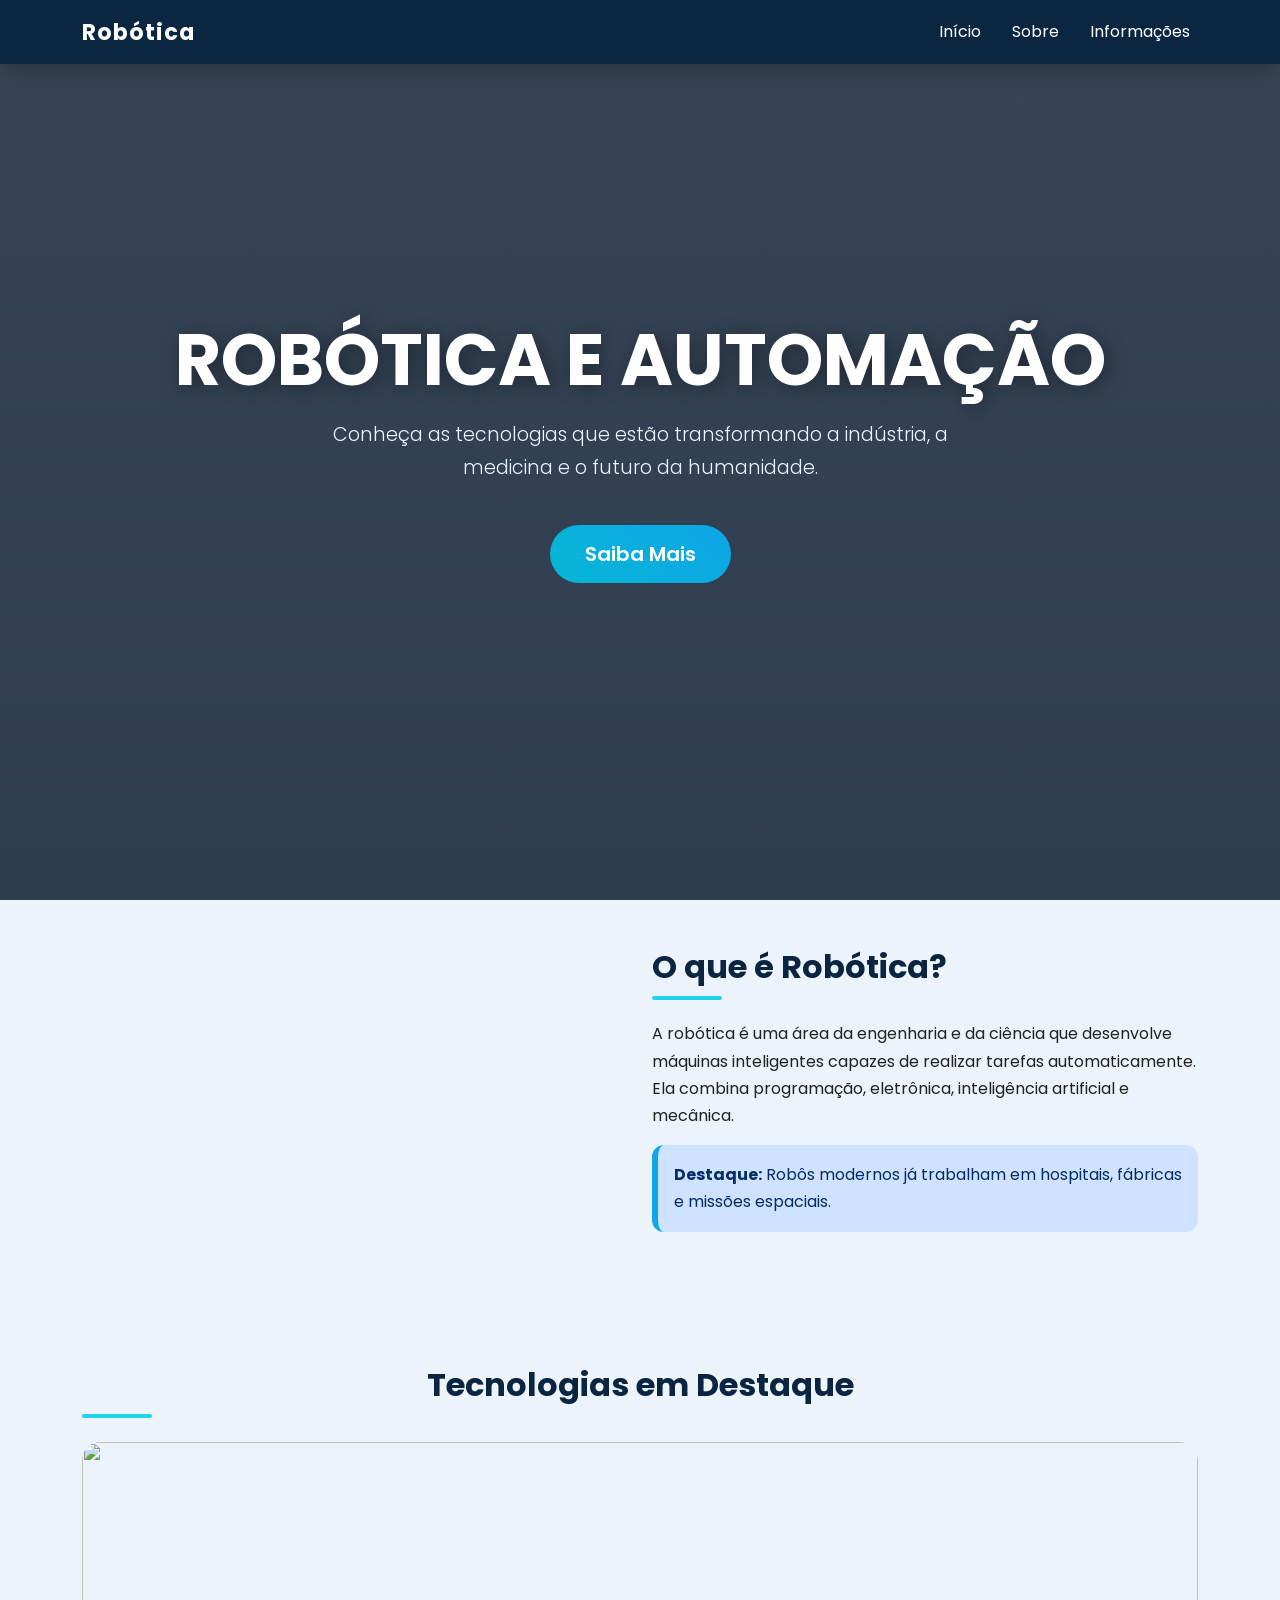
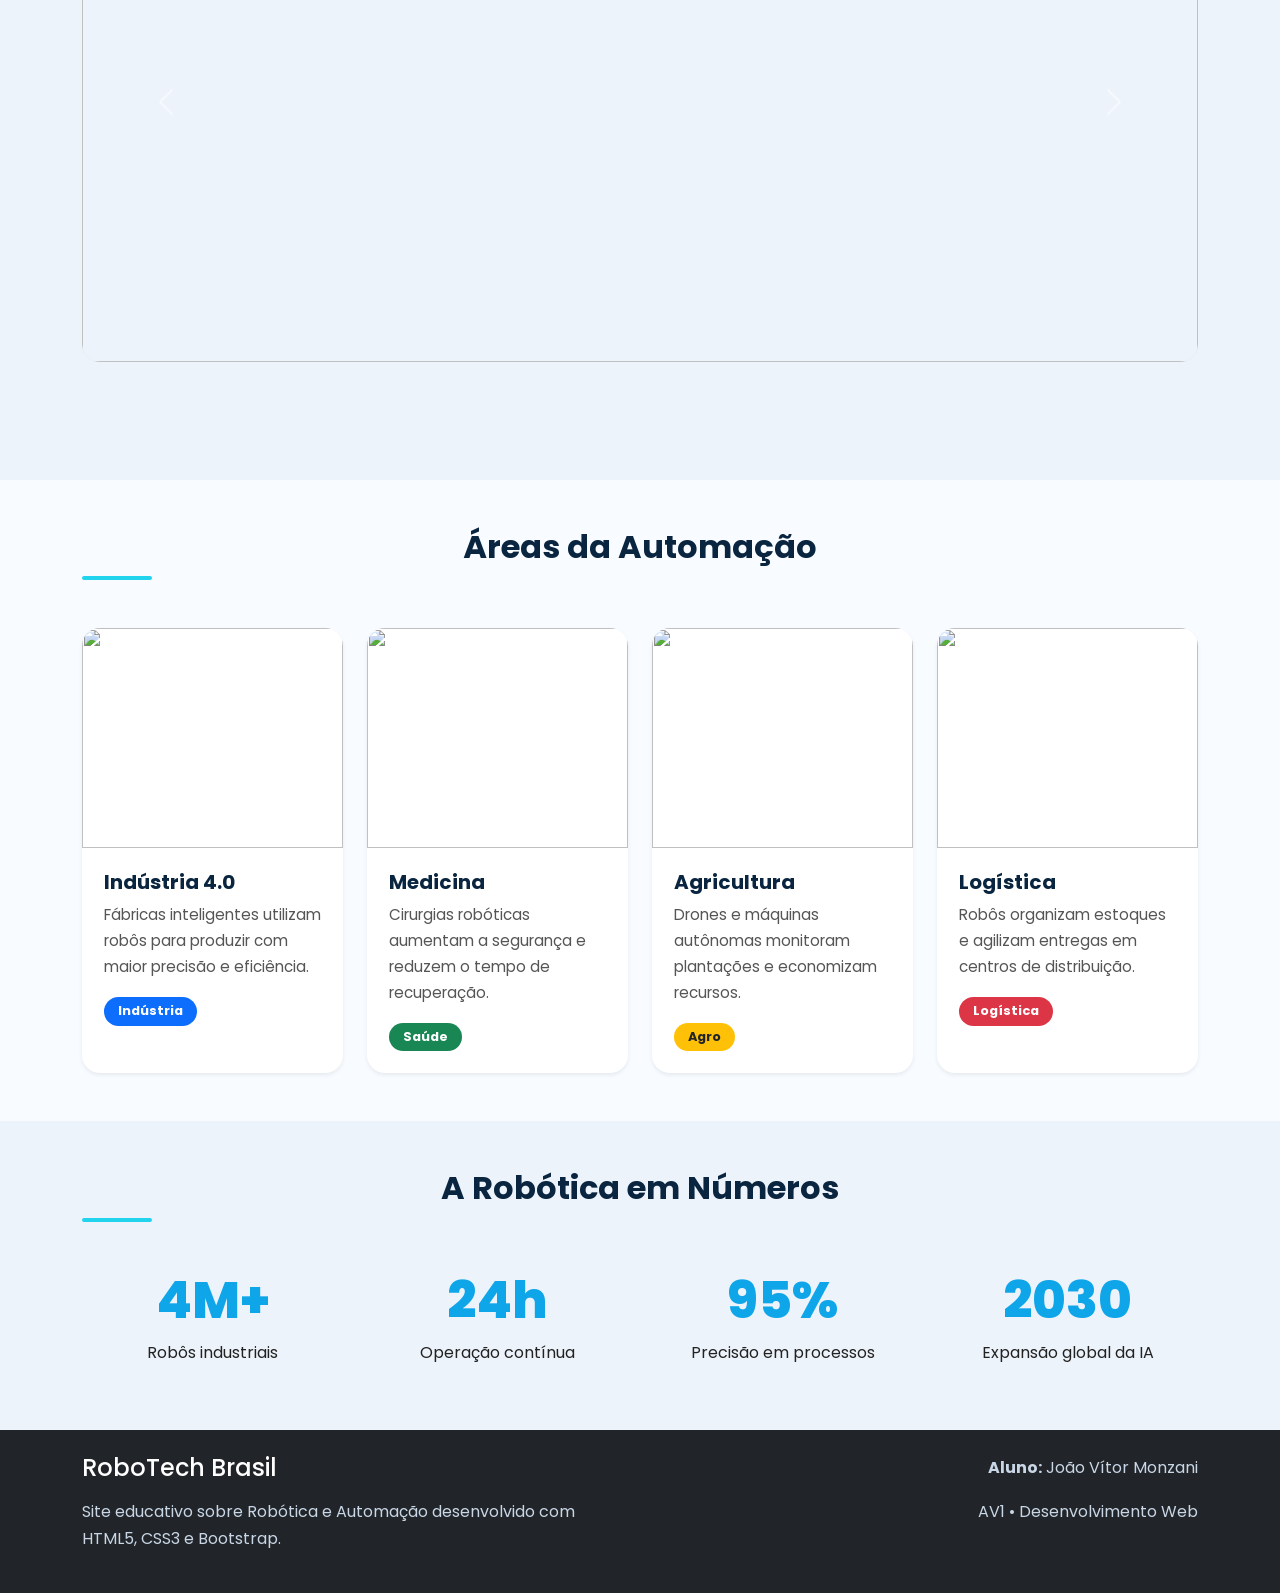
==== index.html @ 0c0ba595 "fiz o inicio do site" ====
<!DOCTYPE html>
<html lang="pt-br">
<head>
<meta charset="UTF-8">
<meta name="viewport" content="width=device-width, initial-scale=1.0">

<title>RoboTech Brasil</title>

<link rel="preconnect" href="https://fonts.googleapis.com">
<link rel="preconnect" href="https://fonts.gstatic.com" crossorigin>

<link href="https://fonts.googleapis.com/css2?family=Poppins:wght@300;400;600;700&display=swap" rel="stylesheet">

<link href="https://cdn.jsdelivr.net/npm/bootstrap@5.3.7/dist/css/bootstrap.min.css" rel="stylesheet">

<link rel="stylesheet" href="style.css">

</head>

<body>

<!-- NAVBAR -->

<nav class="navbar navbar-expand-lg navbar-dark bg-dark fixed-top">

<div class="container">

<a class="navbar-brand fw-bold" href="#">
Robótica
</a>

<button class="navbar-toggler" data-bs-toggle="collapse" data-bs-target="#menu">

<span class="navbar-toggler-icon"></span>

</button>

<div class="collapse navbar-collapse" id="menu">

<ul class="navbar-nav ms-auto">

<li class="nav-item">
<a class="nav-link active" href="#">Início</a>
</li>

<li class="nav-item">
<a class="nav-link" href="sobre.html">Sobre</a>
</li>

<li class="nav-item">
<a class="nav-link" href="informacoes.html">Informações</a>
</li>

</ul>

</div>

</div>

</nav>

<!-- HERO -->

<header class="hero d-flex align-items-center text-center text-white">

<div class="container">

<h1 class="display-3 fw-bold">
ROBÓTICA E AUTOMAÇÃO
</h1>

<p class="lead mt-3">
Conheça as tecnologias que estão transformando a indústria, a medicina e o futuro da humanidade.
</p>

<a href="informacoes.html" class="btn btn-info btn-lg mt-3">
Saiba Mais
</a>

</div>

</header>

<!-- SOBRE -->

<section class="container py-5">

<div class="row align-items-center">

<div class="col-lg-6">

<img src="https://institutos.sc.senai.br/wp-content/uploads/sites/15/2025/07/BANNER_FALE_COM_UM_ESPECIALISTA_1000x800px.png" class="img-fluid rounded shadow" alt="">

</div>

<div class="col-lg-6">

<h2>O que é Robótica?</h2>

<p>
A robótica é uma área da engenharia e da ciência que desenvolve máquinas inteligentes capazes de realizar tarefas automaticamente. Ela combina programação, eletrônica, inteligência artificial e mecânica.
</p>

<div class="alert alert-primary">
<strong>Destaque:</strong> Robôs modernos já trabalham em hospitais, fábricas e missões espaciais.
</div>

</div>

</div>

</section>

<!-- CAROUSEL -->

<section class="container mb-5">

<h2 class="text-center mb-4">Tecnologias em Destaque</h2>

<div id="carouselExample" class="carousel slide" data-bs-ride="carousel">

<div class="carousel-inner rounded shadow">

<div class="carousel-item active">
<img src="https://mundobytes.com/wp-content/uploads/2026/01/CES-2026-novedades-destacadas.jpg" class="d-block w-100" alt="">
</div>

<div class="carousel-item">
<img src="https://recursos.rocketcursosonline.com.br/content/wp-content/uploads/2024/07/integracao-de-inteligencia-artificial-em-robotica-1024x585.jpg" class="d-block w-100" alt="">
</div>

<div class="carousel-item">
<img src="https://isanegrello.github.io/agrinho.projeto/Agro-5.0-capa-min.webp" class="d-block w-100" alt="">
</div>

</div>

<button class="carousel-control-prev" type="button" data-bs-target="#carouselExample" data-bs-slide="prev">
<span class="carousel-control-prev-icon"></span>
</button>

<button class="carousel-control-next" type="button" data-bs-target="#carouselExample" data-bs-slide="next">
<span class="carousel-control-next-icon"></span>
</button>

</div>

</section>

<!-- CARDS -->

<section class="bg-light py-5">

<div class="container">

<h2 class="text-center mb-5">Áreas da Automação</h2>

<div class="row g-4">

<div class="col-md-6 col-lg-3">

<div class="card h-100 shadow-sm">

<img src="https://www.cimm.com.br/portal/uploads/cimm/asset/file/12992/wide_large_robotica-industrial.jpg" class="card-img-top" alt="">

<div class="card-body">

<h5>Indústria 4.0</h5>

<p>Fábricas inteligentes utilizam robôs para produzir com maior precisão e eficiência.</p>

<span class="badge bg-primary">Indústria</span>

</div>

</div>

</div>

<div class="col-md-6 col-lg-3">

<div class="card h-100 shadow-sm">

<img src="https://penhaonline.com/wp-content/uploads/2022/05/Unimed-Litoral-realizou-as-primeiras-cirurgias-com-o-rob%C3%B4-Versius-7.png" class="card-img-top" alt="">

<div class="card-body">

<h5>Medicina</h5>

<p>Cirurgias robóticas aumentam a segurança e reduzem o tempo de recuperação.</p>

<span class="badge bg-success">Saúde</span>

</div>

</div>

</div>

<div class="col-md-6 col-lg-3">

<div class="card h-100 shadow-sm">

<img src="https://th.bing.com/th/id/OIP.REmhG8RoTp-hEoAOJT862QHaEJ?w=300&h=180&c=7&r=0&o=7&pid=1.7&rm=3" class="card-img-top" alt="">

<div class="card-body">

<h5>Agricultura</h5>

<p>Drones e máquinas autônomas monitoram plantações e economizam recursos.</p>

<span class="badge bg-warning text-dark">Agro</span>

</div>

</div>

</div>

<div class="col-md-6 col-lg-3">

<div class="card h-100 shadow-sm">

<img src="https://img.freepik.com/fotos-premium/um-armazem-automatizado-com-robos-que-classificam-e-movem-pacotes-ilustrando-o-impacto-da-tecnologia-na-logistica-e-na-eficiencia-empresarial_1145402-4064.jpg" class="card-img-top" alt="">

<div class="card-body">

<h5>Logística</h5>

<p>Robôs organizam estoques e agilizam entregas em centros de distribuição.</p>

<span class="badge bg-danger">Logística</span>

</div>

</div>

</div>

</div>

</div>

</section>

<!-- ESTATÍSTICAS -->

<section class="container py-5">

<h2 class="text-center mb-5">A Robótica em Números</h2>

<div class="row text-center">

<div class="col-md-3">
<h1 class="numero">4M+</h1>
<p>Robôs industriais</p>
</div>

<div class="col-md-3">
<h1 class="numero">24h</h1>
<p>Operação contínua</p>
</div>

<div class="col-md-3">
<h1 class="numero">95%</h1>
<p>Precisão em processos</p>
</div>

<div class="col-md-3">
<h1 class="numero">2030</h1>
<p>Expansão global da IA</p>
</div>

</div>

</section>

<!-- RODAPÉ -->

<footer class="bg-dark text-white py-4">

<div class="container">

<div class="row">

<div class="col-md-6">

<h4>RoboTech Brasil</h4>

<p>
Site educativo sobre Robótica e Automação desenvolvido com HTML5, CSS3 e Bootstrap.
</p>

</div>

<div class="col-md-6 text-md-end">

<p><strong>Aluno:</strong> João Vítor Monzani</p>

<p>AV1 • Desenvolvimento Web</p>

</div>

</div>

</div>

</footer>

<script src="https://cdn.jsdelivr.net/npm/bootstrap@5.3.7/dist/js/bootstrap.bundle.min.js"></script>

</body>
</html>
---- style.css ----
/* ==========================================
   ROBOTECH BRASIL - CSS
   Autor: João Vítor Monzani
   ========================================== */

@import url('https://fonts.googleapis.com/css2?family=Poppins:wght@300;400;500;600;700;800&display=swap');

/* RESET */

*{
    margin:0;
    padding:0;
    box-sizing:border-box;
    scroll-behavior:smooth;
}

body{
    font-family:'Poppins', sans-serif;
    background:#edf3fb;
    color:#222;
    line-height:1.7;
}

/* CORES */

:root{
    --azul:#0A2540;
    --azul-claro:#0EA5E9;
    --ciano:#22D3EE;
    --branco:#ffffff;
    --cinza:#64748B;
    --fundo:#EDF3FB;
}

/* NAVBAR */

.navbar{
    background:rgba(10,37,64,.95)!important;
    backdrop-filter:blur(10px);
    box-shadow:0 5px 20px rgba(0,0,0,.25);
}

.navbar-brand{
    font-weight:700;
    font-size:1.4rem;
    letter-spacing:1px;
}

.nav-link{
    color:#fff!important;
    margin-left:15px;
    transition:.3s;
    position:relative;
}

.nav-link:hover{
    color:var(--ciano)!important;
}

.nav-link::after{
    content:'';
    width:0;
    height:2px;
    background:var(--ciano);
    position:absolute;
    left:0;
    bottom:-5px;
    transition:.3s;
}

.nav-link:hover::after{
    width:100%;
}

/* HERO */

.hero{
    height:100vh;
    background:
    linear-gradient(rgba(3,20,40,.78),rgba(3,20,40,.82)),
    url("../imagens/hero.jpg");

    background-size:cover;
    background-position:center;
    display:flex;
    align-items:center;
    justify-content:center;
}

.hero h1{
    font-size:4.5rem;
    font-weight:800;
    text-shadow:3px 3px 20px rgba(0,0,0,.4);
    animation:aparecer 1.2s ease;
}

.hero p{
    font-size:1.2rem;
    max-width:700px;
    margin:25px auto;
    color:#e7f7ff;
}

@keyframes aparecer{

    from{
        opacity:0;
        transform:translateY(30px);
    }

    to{
        opacity:1;
        transform:translateY(0);
    }

}

/* BOTÕES */

.btn-info{
    background:linear-gradient(45deg,#06B6D4,#0EA5E9);
    border:none;
    color:white;
    font-weight:600;
    padding:14px 35px;
    border-radius:50px;
    transition:.35s;
}

.btn-info:hover{
    transform:translateY(-3px);
    box-shadow:0 10px 20px rgba(14,165,233,.35);
}

/* TÍTULOS */

h2{
    color:var(--azul);
    font-weight:700;
    margin-bottom:20px;
    position:relative;
}

h2::after{
    content:'';
    width:70px;
    height:4px;
    background:var(--ciano);
    display:block;
    margin-top:10px;
    border-radius:20px;
}

/* IMAGENS */

img{
    max-width:100%;
}

.rounded{
    border-radius:18px!important;
}

/* ALERT */

.alert{
    border:none;
    border-left:6px solid var(--azul-claro);
    border-radius:12px;
}

/* CARDS */

.card{
    border:none;
    border-radius:18px;
    overflow:hidden;
    transition:.4s;
    background:white;
}

.card:hover{
    transform:translateY(-12px);
    box-shadow:0 18px 35px rgba(0,0,0,.18);
}

.card img{
    height:220px;
    object-fit:cover;
}

.card-body{
    padding:22px;
}

.card h5{
    color:var(--azul);
    font-weight:700;
}

.card p{
    color:#555;
    font-size:.95rem;
}

/* BADGES */

.badge{
    padding:8px 14px;
    font-size:.8rem;
    border-radius:30px;
}

/* CAROUSEL */

.carousel{
    border-radius:18px;
    overflow:hidden;
}

.carousel img{
    height:520px;
    object-fit:cover;
}

/* ESTATÍSTICAS */

.numero{
    color:var(--azul-claro);
    font-size:3.2rem;
    font-weight:800;
}

section{
    padding-top:70px;
    padding-bottom:70px;
}

/* ÁREA CLARA */

.bg-light{
    background:#F8FBFF!important;
}

/* TABELAS */

table{
    background:white;
    border-radius:15px;
    overflow:hidden;
}

th{
    background:var(--azul)!important;
    color:white!important;
}

/* CTA */

.cta{
    background:linear-gradient(120deg,#0A2540,#0EA5E9);
    padding:90px 20px;
}

.cta h2{
    color:white;
}

.cta h2::after{
    background:white;
}

.cta p{
    color:#dbefff;
}

/* FOOTER */

footer{
    background:#081B30;
}

footer h4,
footer h5{
    color:white;
    margin-bottom:15px;
}

footer p{
    color:#c9d6e5;
}

footer a{
    color:#c9d6e5;
    text-decoration:none;
    transition:.3s;
}

footer a:hover{
    color:var(--ciano);
    padding-left:5px;
}

footer hr{
    opacity:.2;
}

/* SOMBRAS */

.shadow{
    box-shadow:0 10px 25px rgba(0,0,0,.18)!important;
}

/* RESPONSIVIDADE */

@media(max-width:992px){

.hero h1{
    font-size:3.2rem;
}

.carousel img{
    height:380px;
}

}

@media(max-width:768px){

.hero{
    height:85vh;
    text-align:center;
    padding:20px;
}

.hero h1{
    font-size:2.5rem;
}

.hero p{
    font-size:1rem;
}

.card img{
    height:190px;
}

.carousel img{
    height:260px;
}

.numero{
    font-size:2.5rem;
    margin-top:25px;
}

h2{
    text-align:center;
}

h2::after{
    margin:10px auto;
}

footer{
    text-align:center;
}

}

@media(max-width:480px){

.hero h1{
    font-size:2rem;
}

.hero p{
    font-size:.9rem;
}

.btn-info{
    width:100%;
}

.navbar-brand{
    font-size:1.1rem;
}

.card-body{
    padding:18px;
}

}
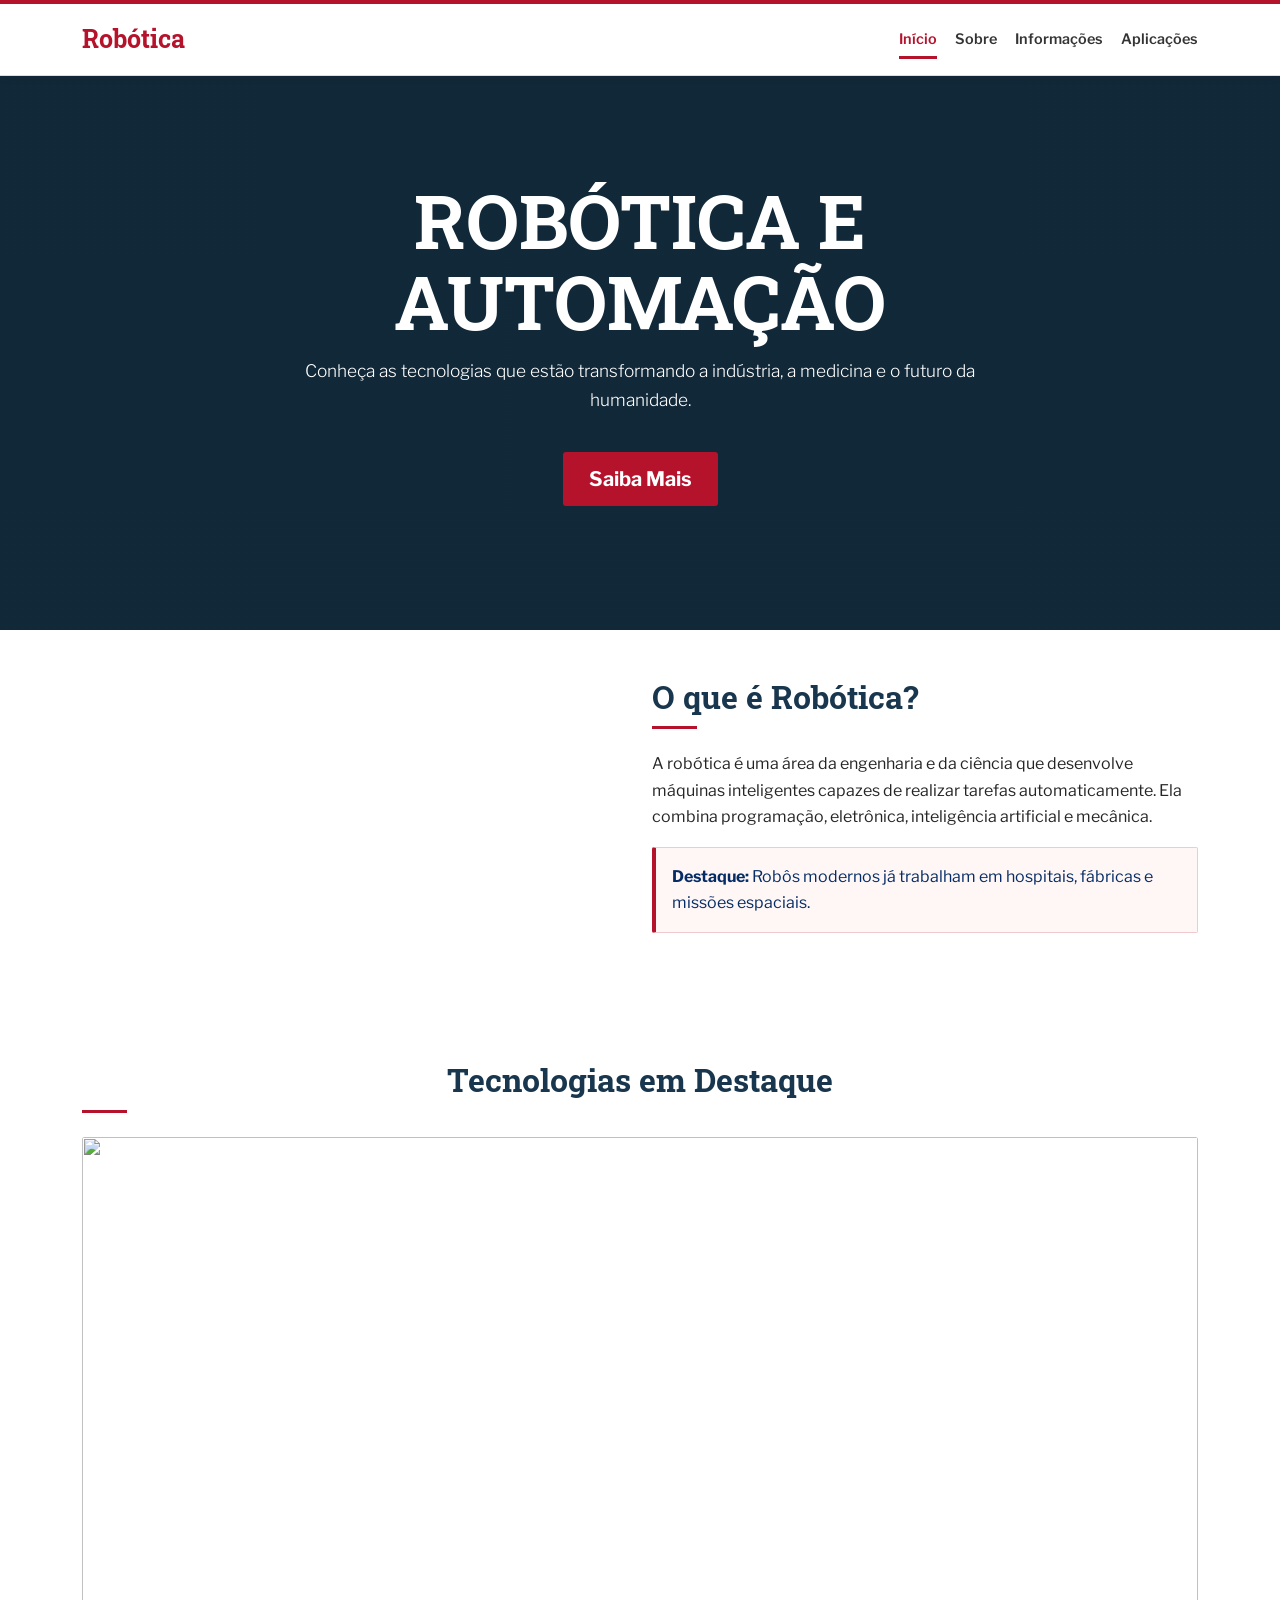
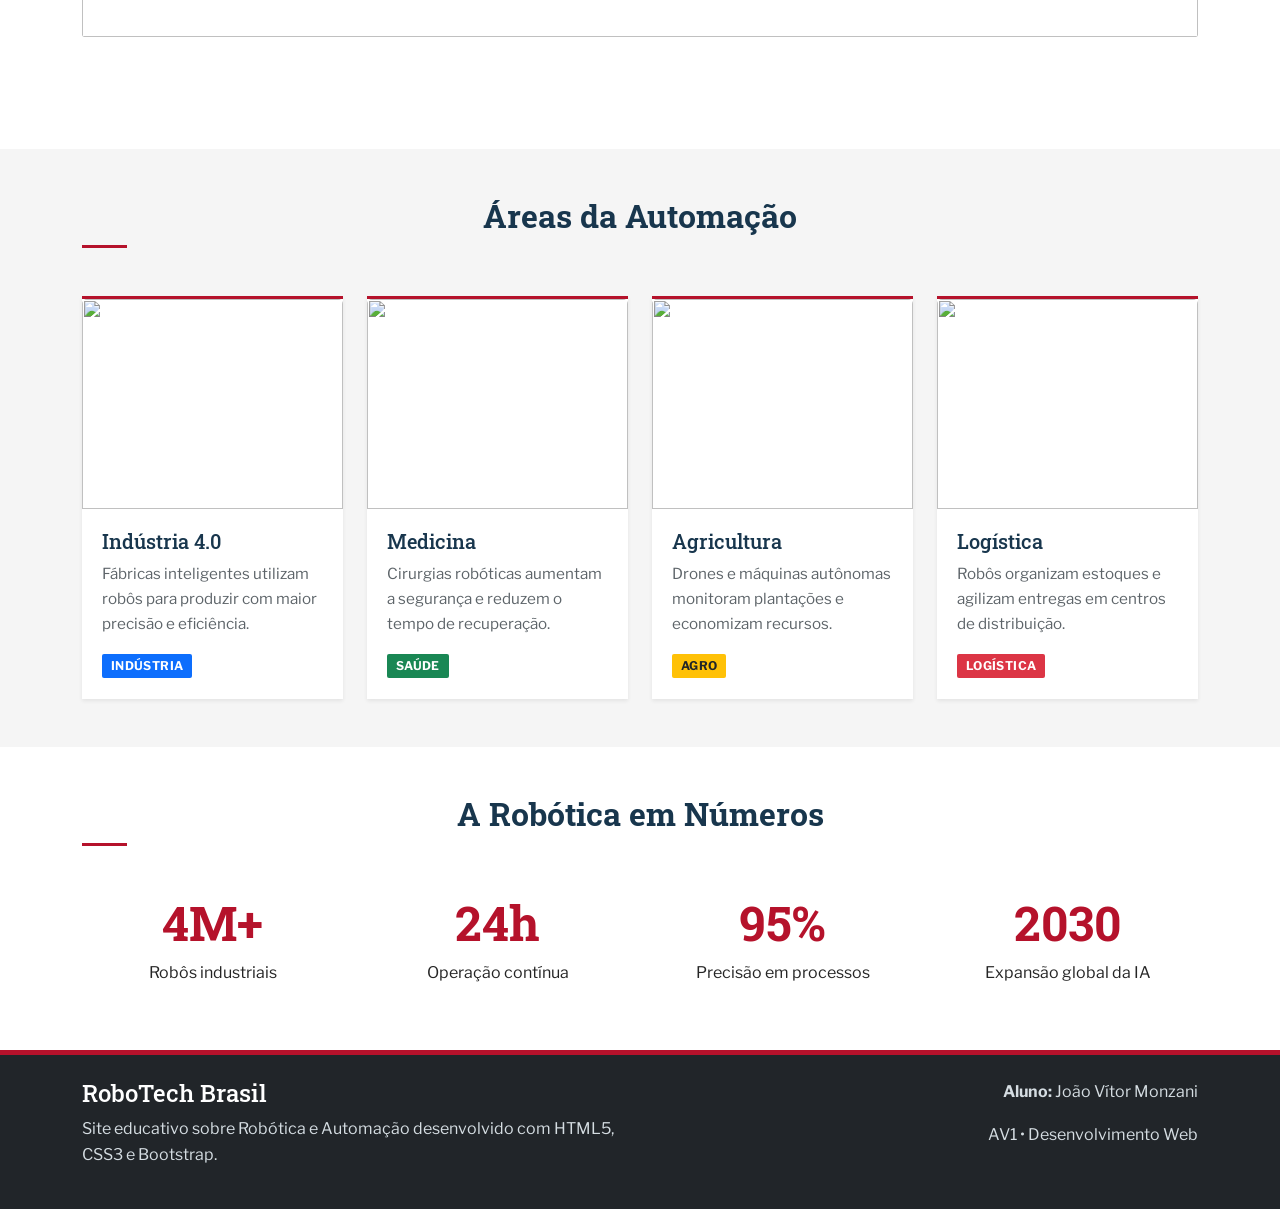
==== commit 0ea6236e: "fiz outra pasta" ====
--- a/index.html
+++ b/index.html
@@ -51,6 +51,10 @@
 <a class="nav-link" href="informacoes.html">Informações</a>
 </li>
 
+<li class="nav-item">
+<a class="nav-link" href="aplicacoes.html">Aplicações</a>
+</li>
+
 </ul>
 
 </div>
--- a/style.css
+++ b/style.css
@@ -1,85 +1,58 @@
-/* ==========================================
-   ROBOTECH BRASIL - CSS
-   Autor: João Vítor Monzani
-   ========================================== */
+@import url('https://fonts.googleapis.com/css2?family=Libre+Franklin:wght@400;500;600;700;800&family=Roboto+Slab:wght@500;600;700&display=swap');
 
-@import url('https://fonts.googleapis.com/css2?family=Poppins:wght@300;400;500;600;700;800&display=swap');
-
-/* RESET */
-
-*{
-    margin:0;
-    padding:0;
-    box-sizing:border-box;
-    scroll-behavior:smooth;
+:root{
+    --vermelho:#b5122b;
+    --vermelho-escuro:#8f0e22;
+    --azul:#18364d;
+    --texto:#252525;
+    --cinza:#69727a;
+    --fundo:#fff;
+    --linha:#dedede;
 }
 
+*{margin:0;padding:0;box-sizing:border-box;scroll-behavior:smooth}
+
 body{
-    font-family:'Poppins', sans-serif;
-    background:#edf3fb;
-    color:#222;
-    line-height:1.7;
+    background:var(--fundo);
+    color:var(--texto);
+    font-family:'Libre Franklin',Arial,sans-serif;
+    line-height:1.65;
 }
 
-/* CORES */
-
-:root{
-    --azul:#0A2540;
-    --azul-claro:#0EA5E9;
-    --ciano:#22D3EE;
-    --branco:#ffffff;
-    --cinza:#64748B;
-    --fundo:#EDF3FB;
-}
-
-/* NAVBAR */
-
 .navbar{
-    background:rgba(10,37,64,.95)!important;
-    backdrop-filter:blur(10px);
-    box-shadow:0 5px 20px rgba(0,0,0,.25);
+    background:#fff!important;
+    border-top:4px solid var(--vermelho);
+    border-bottom:1px solid var(--linha);
+    box-shadow:0 2px 8px rgba(0,0,0,.08);
+    padding:10px 0;
 }
 
 .navbar-brand{
+    color:var(--vermelho)!important;
+    font-family:'Roboto Slab',serif;
+    font-size:1.55rem;
     font-weight:700;
-    font-size:1.4rem;
-    letter-spacing:1px;
 }
 
 .nav-link{
-    color:#fff!important;
-    margin-left:15px;
-    transition:.3s;
+    color:#343434!important;
+    font-size:.9rem;
+    font-weight:600;
+    margin-left:18px;
+    padding:10px 0!important;
     position:relative;
 }
 
-.nav-link:hover{
-    color:var(--ciano)!important;
-}
-
-.nav-link::after{
-    content:'';
-    width:0;
-    height:2px;
-    background:var(--ciano);
-    position:absolute;
-    left:0;
-    bottom:-5px;
-    transition:.3s;
-}
-
-.nav-link:hover::after{
-    width:100%;
-}
-
-/* HERO */
+.nav-link:hover,.nav-link.active{color:var(--vermelho)!important}
+.nav-link.active::after{content:'';position:absolute;bottom:2px;left:0;right:0;height:3px;background:var(--vermelho)}
+.navbar-toggler{border-color:var(--vermelho)}
+.navbar-toggler-icon{filter:invert(20%) sepia(60%) saturate(3000%) hue-rotate(330deg)}
 
 .hero{
-    height:100vh;
-    background:
-    linear-gradient(rgba(3,20,40,.78),rgba(3,20,40,.82)),
-    url("../imagens/hero.jpg");
-
+    min-height:70vh;
+    padding:125px 20px 70px;
+    background:linear-gradient(rgba(15,35,49,.72),rgba(15,35,49,.72)),url('../imagens/hero.jpg');
+    background-color:var(--azul);
     background-size:cover;
     background-position:center;
     display:flex;
@@ -88,306 +61,67 @@
 }
 
 .hero h1{
-    font-size:4.5rem;
-    font-weight:800;
-    text-shadow:3px 3px 20px rgba(0,0,0,.4);
-    animation:aparecer 1.2s ease;
+    color:#fff;
+    font-family:'Roboto Slab',serif;
+    font-size:clamp(2.4rem,6vw,4.7rem);
+    font-weight:700;
+    line-height:1.08;
+    max-width:900px;
+    margin:auto;
 }
 
-.hero p{
-    font-size:1.2rem;
-    max-width:700px;
-    margin:25px auto;
-    color:#e7f7ff;
+.hero p{color:#fff;max-width:720px;margin:22px auto;font-size:1.08rem}
+
+.btn-info{
+    background:var(--vermelho);
+    border:0;
+    border-radius:3px;
+    color:#fff;
+    font-weight:700;
+    padding:12px 26px;
 }
 
-@keyframes aparecer{
+.btn-info:hover{background:var(--vermelho-escuro);color:#fff}
 
-    from{
-        opacity:0;
-        transform:translateY(30px);
-    }
+h2,h3,h4,h5{font-family:'Roboto Slab',Georgia,serif;color:var(--azul)}
+h2{font-size:2rem;font-weight:700;margin-bottom:22px}
+h2::after{content:'';display:block;width:45px;height:3px;background:var(--vermelho);margin-top:10px}
 
-    to{
-        opacity:1;
-        transform:translateY(0);
-    }
+section{padding-top:64px;padding-bottom:64px}
+.bg-light{background:#f5f5f5!important}
 
-}
+img{max-width:100%}
+.rounded{border-radius:2px!important}
 
-/* BOTÕES */
-
-.btn-info{
-    background:linear-gradient(45deg,#06B6D4,#0EA5E9);
-    border:none;
-    color:white;
-    font-weight:600;
-    padding:14px 35px;
-    border-radius:50px;
-    transition:.35s;
-}
-
-.btn-info:hover{
-    transform:translateY(-3px);
-    box-shadow:0 10px 20px rgba(14,165,233,.35);
-}
-
-/* TÍTULOS */
-
-h2{
-    color:var(--azul);
-    font-weight:700;
-    margin-bottom:20px;
-    position:relative;
-}
-
-h2::after{
-    content:'';
-    width:70px;
-    height:4px;
-    background:var(--ciano);
-    display:block;
-    margin-top:10px;
-    border-radius:20px;
-}
-
-/* IMAGENS */
-
-img{
-    max-width:100%;
-}
-
-.rounded{
-    border-radius:18px!important;
-}
-
-/* ALERT */
-
-.alert{
-    border:none;
-    border-left:6px solid var(--azul-claro);
-    border-radius:12px;
-}
-
-/* CARDS */
+.alert{background:#fff6f6;border:1px solid #efcbd0;border-left:4px solid var(--vermelho);border-radius:2px}
 
 .card{
-    border:none;
-    border-radius:18px;
+    background:#fff;
+    border:0;
+    border-top:3px solid var(--vermelho);
+    border-radius:0;
+    box-shadow:0 2px 8px rgba(0,0,0,.09);
     overflow:hidden;
-    transition:.4s;
-    background:white;
+    transition:box-shadow .2s ease,transform .2s ease;
 }
+.card:hover{transform:translateY(-3px);box-shadow:0 7px 16px rgba(0,0,0,.14)}
+.card img{height:210px;object-fit:cover}
+.card-body{padding:20px}
+.card h5{font-size:1.25rem}
+.card p{color:#5d6469;font-size:.95rem}
 
-.card:hover{
-    transform:translateY(-12px);
-    box-shadow:0 18px 35px rgba(0,0,0,.18);
-}
+.badge{border-radius:2px;padding:6px 9px;text-transform:uppercase;letter-spacing:.03em}
+.carousel{border-radius:2px;overflow:hidden}
+.carousel img{height:500px;object-fit:cover}
+.numero{color:var(--vermelho);font-family:'Roboto Slab',serif;font-size:3rem;font-weight:700}
 
-.card img{
-    height:220px;
-    object-fit:cover;
-}
+.cta{background:var(--azul);padding:80px 20px}
+.cta h2{color:#fff}.cta h2::after{background:var(--vermelho)}.cta p{color:#e4e8eb}
 
-.card-body{
-    padding:22px;
-}
+footer{background:var(--azul);border-top:5px solid var(--vermelho);padding:28px 0!important}
+footer h4,footer h5{color:#fff}footer p,footer a,footer small{color:#d5dde2}footer a{text-decoration:none}footer a:hover{color:#f19aaa}
+.shadow{box-shadow:0 3px 12px rgba(0,0,0,.12)!important}
 
-.card h5{
-    color:var(--azul);
-    font-weight:700;
-}
-
-.card p{
-    color:#555;
-    font-size:.95rem;
-}
-
-/* BADGES */
-
-.badge{
-    padding:8px 14px;
-    font-size:.8rem;
-    border-radius:30px;
-}
-
-/* CAROUSEL */
-
-.carousel{
-    border-radius:18px;
-    overflow:hidden;
-}
-
-.carousel img{
-    height:520px;
-    object-fit:cover;
-}
-
-/* ESTATÍSTICAS */
-
-.numero{
-    color:var(--azul-claro);
-    font-size:3.2rem;
-    font-weight:800;
-}
-
-section{
-    padding-top:70px;
-    padding-bottom:70px;
-}
-
-/* ÁREA CLARA */
-
-.bg-light{
-    background:#F8FBFF!important;
-}
-
-/* TABELAS */
-
-table{
-    background:white;
-    border-radius:15px;
-    overflow:hidden;
-}
-
-th{
-    background:var(--azul)!important;
-    color:white!important;
-}
-
-/* CTA */
-
-.cta{
-    background:linear-gradient(120deg,#0A2540,#0EA5E9);
-    padding:90px 20px;
-}
-
-.cta h2{
-    color:white;
-}
-
-.cta h2::after{
-    background:white;
-}
-
-.cta p{
-    color:#dbefff;
-}
-
-/* FOOTER */
-
-footer{
-    background:#081B30;
-}
-
-footer h4,
-footer h5{
-    color:white;
-    margin-bottom:15px;
-}
-
-footer p{
-    color:#c9d6e5;
-}
-
-footer a{
-    color:#c9d6e5;
-    text-decoration:none;
-    transition:.3s;
-}
-
-footer a:hover{
-    color:var(--ciano);
-    padding-left:5px;
-}
-
-footer hr{
-    opacity:.2;
-}
-
-/* SOMBRAS */
-
-.shadow{
-    box-shadow:0 10px 25px rgba(0,0,0,.18)!important;
-}
-
-/* RESPONSIVIDADE */
-
-@media(max-width:992px){
-
-.hero h1{
-    font-size:3.2rem;
-}
-
-.carousel img{
-    height:380px;
-}
-
-}
-
-@media(max-width:768px){
-
-.hero{
-    height:85vh;
-    text-align:center;
-    padding:20px;
-}
-
-.hero h1{
-    font-size:2.5rem;
-}
-
-.hero p{
-    font-size:1rem;
-}
-
-.card img{
-    height:190px;
-}
-
-.carousel img{
-    height:260px;
-}
-
-.numero{
-    font-size:2.5rem;
-    margin-top:25px;
-}
-
-h2{
-    text-align:center;
-}
-
-h2::after{
-    margin:10px auto;
-}
-
-footer{
-    text-align:center;
-}
-
-}
-
-@media(max-width:480px){
-
-.hero h1{
-    font-size:2rem;
-}
-
-.hero p{
-    font-size:.9rem;
-}
-
-.btn-info{
-    width:100%;
-}
-
-.navbar-brand{
-    font-size:1.1rem;
-}
-
-.card-body{
-    padding:18px;
-}
-
-}+@media(max-width:992px){.hero h1{font-size:3.2rem}.carousel img{height:380px}.nav-link{margin-left:0}}
+@media(max-width:768px){.hero{min-height:72vh;text-align:center}.hero h1{font-size:2.5rem}.hero p{font-size:1rem}.card img{height:190px}.carousel img{height:260px}h2{text-align:center}h2::after{margin:10px auto}.numero{font-size:2.5rem;margin-top:25px}footer{text-align:center}}
+@media(max-width:480px){.hero h1{font-size:2rem}.hero p{font-size:.9rem}.btn-info{width:100%}.navbar-brand{font-size:1.2rem}.card-body{padding:18px}}
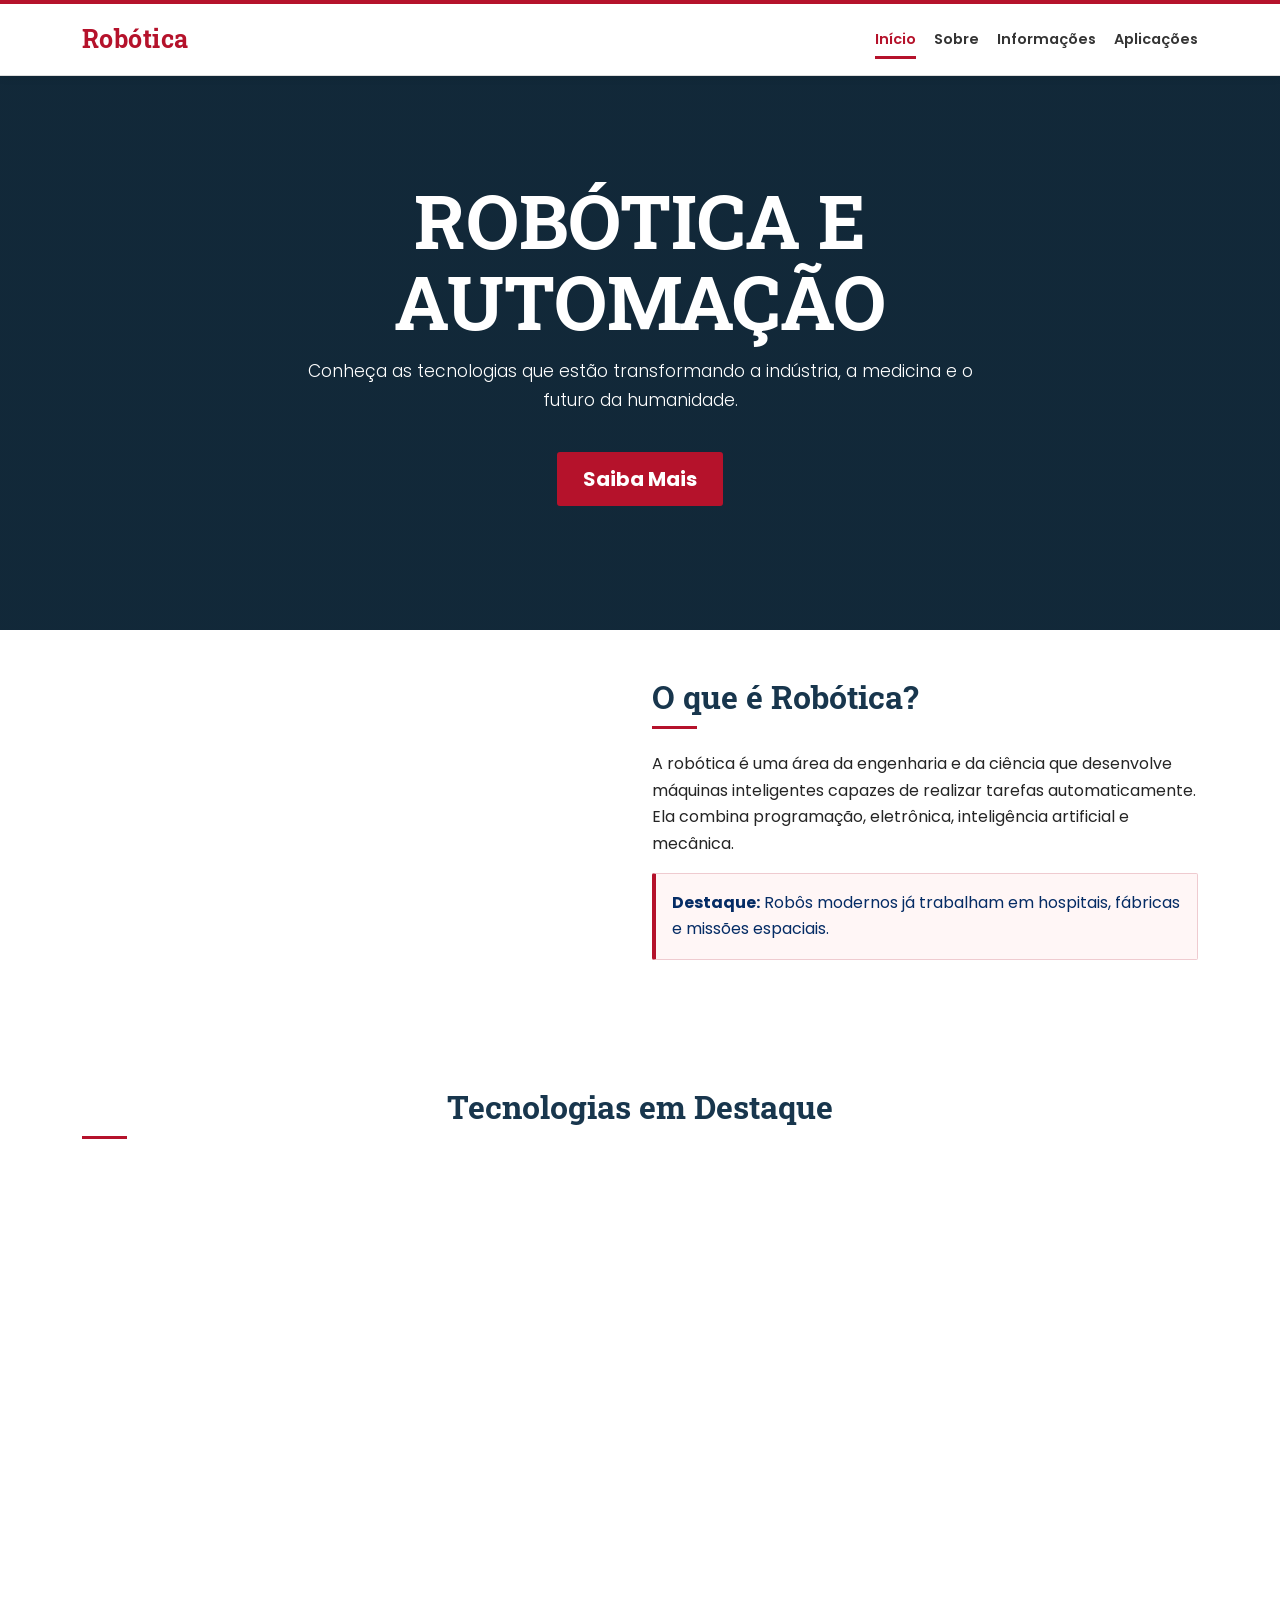
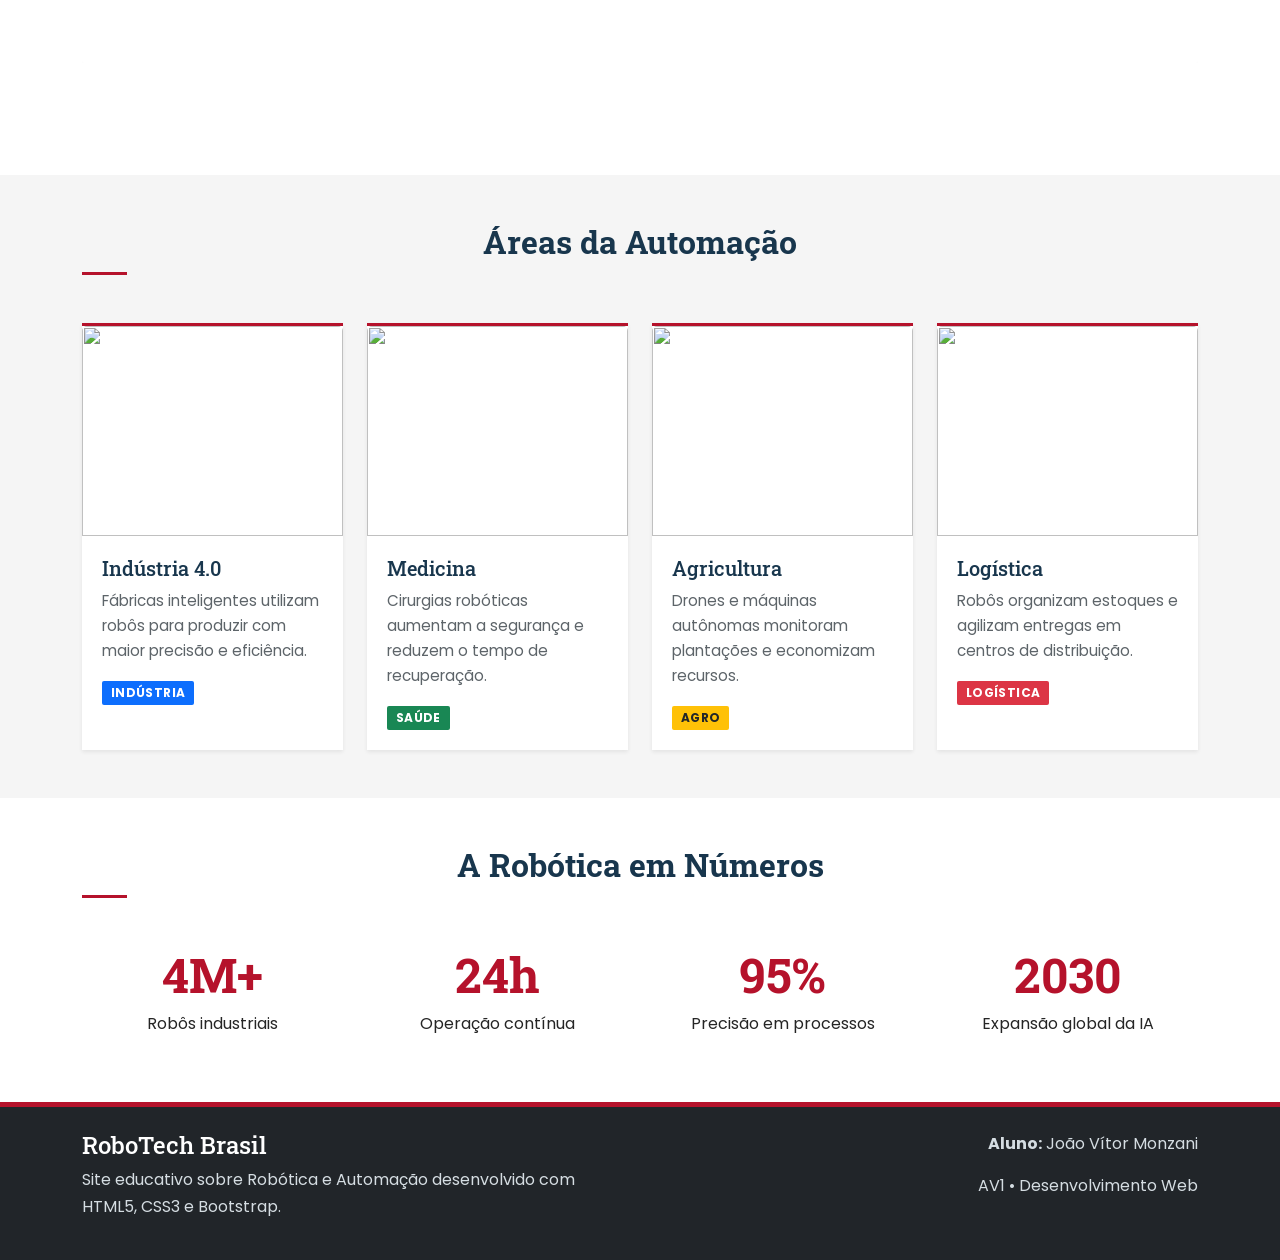
==== commit c53cfb45: "finalizei o site" ====
--- a/index.html
+++ b/index.html
@@ -6,11 +6,6 @@
 
 <title>RoboTech Brasil</title>
 
-<link rel="preconnect" href="https://fonts.googleapis.com">
-<link rel="preconnect" href="https://fonts.gstatic.com" crossorigin>
-
-<link href="https://fonts.googleapis.com/css2?family=Poppins:wght@300;400;600;700&display=swap" rel="stylesheet">
-
 <link href="https://cdn.jsdelivr.net/npm/bootstrap@5.3.7/dist/css/bootstrap.min.css" rel="stylesheet">
 
 <link rel="stylesheet" href="style.css">
@@ -25,7 +20,7 @@
 
 <div class="container">
 
-<a class="navbar-brand fw-bold" href="#">
+<a class="navbar-brand fw-bold" href="index.html">
 Robótica
 </a>
 
@@ -40,7 +35,7 @@
 <ul class="navbar-nav ms-auto">
 
 <li class="nav-item">
-<a class="nav-link active" href="#">Início</a>
+<a class="nav-link active" href="index.html">Início</a>
 </li>
 
 <li class="nav-item">
@@ -311,7 +306,5 @@
 
 </footer>
 
-<script src="https://cdn.jsdelivr.net/npm/bootstrap@5.3.7/dist/js/bootstrap.bundle.min.js"></script>
-
 </body>
 </html>
--- a/style.css
+++ b/style.css
@@ -1,4 +1,4 @@
-@import url('https://fonts.googleapis.com/css2?family=Libre+Franklin:wght@400;500;600;700;800&family=Roboto+Slab:wght@500;600;700&display=swap');
+@import url('https://fonts.googleapis.com/css2?family=Poppins:wght@300;400;500;600;700;800&family=Roboto+Slab:wght@400;500;600;700;800&display=swap');
 
 :root{
     --vermelho:#b5122b;
@@ -15,7 +15,7 @@
 body{
     background:var(--fundo);
     color:var(--texto);
-    font-family:'Libre Franklin',Arial,sans-serif;
+    font-family:'Poppins',Arial,sans-serif;
     line-height:1.65;
 }
 
@@ -32,6 +32,7 @@
     font-family:'Roboto Slab',serif;
     font-size:1.55rem;
     font-weight:700;
+    letter-spacing:.02em;
 }
 
 .nav-link{
@@ -83,7 +84,7 @@
 
 .btn-info:hover{background:var(--vermelho-escuro);color:#fff}
 
-h2,h3,h4,h5{font-family:'Roboto Slab',Georgia,serif;color:var(--azul)}
+h1,h2,h3,h4,h5{font-family:'Roboto Slab',Georgia,serif;color:var(--azul)}
 h2{font-size:2rem;font-weight:700;margin-bottom:22px}
 h2::after{content:'';display:block;width:45px;height:3px;background:var(--vermelho);margin-top:10px}
 
@@ -125,3 +126,180 @@
 @media(max-width:992px){.hero h1{font-size:3.2rem}.carousel img{height:380px}.nav-link{margin-left:0}}
 @media(max-width:768px){.hero{min-height:72vh;text-align:center}.hero h1{font-size:2.5rem}.hero p{font-size:1rem}.card img{height:190px}.carousel img{height:260px}h2{text-align:center}h2::after{margin:10px auto}.numero{font-size:2.5rem;margin-top:25px}footer{text-align:center}}
 @media(max-width:480px){.hero h1{font-size:2rem}.hero p{font-size:.9rem}.btn-info{width:100%}.navbar-brand{font-size:1.2rem}.card-body{padding:18px}}
+
+/* Página Sobre */
+.header{
+    background:#fff;
+    border-top:4px solid var(--vermelho);
+    border-bottom:1px solid var(--linha);
+    box-shadow:0 2px 8px rgba(0,0,0,.08);
+    position:sticky;
+    top:0;
+    z-index:10;
+}
+
+.header .container{
+    align-items:center;
+    display:flex;
+    justify-content:space-between;
+    margin:auto;
+    min-height:65px;
+    padding-left:12px;
+    padding-right:12px;
+    width:100%;
+    max-width:1140px;
+}
+
+.logo{
+    color:var(--vermelho);
+    font-family:'Roboto Slab',serif;
+    font-size:1.55rem;
+    margin:0;
+}
+
+.menu{
+    display:flex;
+    gap:26px;
+    list-style:none;
+    margin:0;
+    padding:0;
+}
+
+.header nav{margin-left:auto}
+
+.menu a{
+    color:#343434;
+    font-size:.9rem;
+    font-weight:600;
+    text-decoration:none;
+    transition:color .2s ease;
+}
+
+.menu a:hover,.menu a.ativo{color:var(--vermelho)}
+
+.banner-pequeno{
+    align-items:center;
+    background:linear-gradient(110deg,rgba(24,54,77,.96),rgba(24,54,77,.72)),url('img/robotica.jpg') center/cover;
+    display:flex;
+    min-height:310px;
+    padding:70px 20px;
+    position:relative;
+    text-align:center;
+}
+
+.conteudo-banner{margin:auto;max-width:760px;position:relative;z-index:1}
+.conteudo-banner h2{color:#fff;font-size:clamp(2rem,5vw,3.6rem);margin-bottom:14px}
+.conteudo-banner h2::after{margin:12px auto 0}
+.conteudo-banner p{color:#edf2f4;font-size:1.08rem;margin:0}
+
+.sobre-pagina,.missao{padding:88px 20px}
+.sobre-pagina .container,.missao .container,.historia .container,.equipe .container{margin:auto;max-width:1120px}
+.sobre-grid,.missao-grid{align-items:center;display:grid;gap:64px;grid-template-columns:1fr 1fr}
+.imagem img,.imagem-missao img{display:block;height:100%;max-height:430px;object-fit:cover;width:100%}
+.sobre-pagina .imagem img{border-left:5px solid var(--vermelho)}
+.texto h2,.texto-missao h2{margin-bottom:10px}
+.linha{background:var(--vermelho);height:3px;margin:0 0 24px;width:52px}
+.texto p,.texto-missao p{color:var(--cinza);margin-bottom:18px}
+.caixa-destaque{background:#fff6f6;border-left:4px solid var(--vermelho);color:#4c5256;margin-top:26px;padding:18px 20px}
+.caixa-destaque strong{color:var(--vermelho)}
+
+.historia,.equipe{background:#f5f5f5;padding:78px 20px}
+.titulo-central{text-align:center}
+.titulo-central h2{margin-bottom:10px}
+.linha-centro{background:var(--vermelho);height:3px;margin:0 auto 38px;width:52px}
+.cards-historia{display:grid;gap:22px;grid-template-columns:repeat(3,1fr)}
+.card-historia{background:#fff;border-top:3px solid var(--vermelho);box-shadow:0 2px 8px rgba(0,0,0,.09);padding:28px 24px}
+.card-historia h3{color:var(--vermelho);font-size:1.8rem;margin-bottom:12px}
+.card-historia p{color:var(--cinza);margin:0}
+
+.missao{background:#fff}
+.texto-missao ul{color:var(--cinza);list-style:none;margin:22px 0 0;padding:0}
+.texto-missao li{margin:9px 0}
+.imagem-missao img{border-right:5px solid var(--vermelho)}
+
+.equipe-card{align-items:center;background:#fff;display:grid;gap:34px;grid-template-columns:220px 1fr;padding:28px}
+.equipe-card img{height:190px;object-fit:cover;width:100%}
+.equipe-card h3{margin-bottom:12px}
+.equipe-card p{color:var(--cinza);margin:0 0 12px}
+.footer{background:var(--azul);border-top:5px solid var(--vermelho);color:#d5dde2;padding:34px 20px;text-align:center}
+.footer .container{margin:auto;max-width:1120px}
+.footer h2{color:#fff;margin-bottom:10px}
+.footer h2::after{margin:10px auto 0}
+.footer p{margin:0 0 12px}
+.footer span{font-size:.9rem}
+
+@media(max-width:768px){
+    .header .container{align-items:flex-start;flex-direction:column;gap:12px;padding:16px 0}
+    .menu{flex-wrap:wrap;gap:10px 18px}
+    .banner-pequeno{min-height:260px;padding:52px 20px}
+    .sobre-pagina,.missao,.historia,.equipe{padding:58px 20px}
+    .sobre-grid,.missao-grid,.cards-historia{grid-template-columns:1fr}
+    .sobre-grid,.missao-grid{gap:34px}
+    .equipe-card{grid-template-columns:1fr}
+    .equipe-card img{height:220px}
+}
+
+.info-grid{display:grid;gap:22px;grid-template-columns:repeat(3,1fr)}
+.info-box{background:#fff;border:1px solid var(--linha);border-top:4px solid var(--vermelho);box-shadow:0 2px 8px rgba(0,0,0,.06);padding:28px 24px}
+.info-box h3{color:var(--azul);font-size:1.35rem;margin-bottom:12px}
+.info-box p{color:var(--cinza);margin:0}
+.info-list{color:var(--cinza);list-style:none;padding:0;margin:22px 0 0}
+.info-list li{margin:10px 0;padding-left:26px;position:relative}
+.info-list li::before{content:'✓';color:var(--vermelho);left:0;position:absolute;top:0}
+
+/* Página Aplicações */
+.conteudo-banner h1{
+    color:#fff;
+    font-family:'Roboto Slab',serif;
+    font-size:clamp(2rem,5vw,3.6rem);
+    line-height:1.12;
+    margin:0 0 14px;
+}
+
+.conteudo-banner h1::after{background:var(--vermelho);content:'';display:block;height:3px;margin:14px auto 0;width:52px}
+
+.intro-aplicacoes,.cards-aplicacoes,.tabela-setores,.futuro{padding:78px 20px}
+.intro-aplicacoes .container,.cards-aplicacoes .container,.tabela-setores .container,.futuro .container{margin:auto;max-width:1120px}
+.intro-aplicacoes{text-align:center}
+.intro-aplicacoes h2{margin-bottom:10px}
+.intro-aplicacoes .linha,.tabela-setores .linha,.futuro .linha{margin-left:auto;margin-right:auto}
+.intro-aplicacoes p{color:var(--cinza);margin:0 auto;max-width:780px}
+
+.cards-aplicacoes{background:#f5f5f5}
+.grid-aplicacoes{display:grid;gap:24px;grid-template-columns:repeat(3,1fr)}
+.card-app{
+    background:#fff;
+    border-top:3px solid var(--vermelho);
+    box-shadow:0 2px 8px rgba(0,0,0,.09);
+    overflow:hidden;
+    transition:box-shadow .2s ease,transform .2s ease;
+}
+.card-app:hover{box-shadow:0 8px 18px rgba(0,0,0,.14);transform:translateY(-4px)}
+.card-app img{display:block;height:190px;object-fit:cover;width:100%}
+.card-app h3{font-size:1.35rem;margin:22px 24px 10px}
+.card-app p{color:var(--cinza);font-size:.95rem;margin:0;padding:0 24px 25px}
+
+.tabela-setores{background:#fff}
+.tabela-setores h2,.futuro h2{text-align:left}
+.tabela-setores .linha,.futuro .linha{margin-left:0}
+.tabela-setores table{border-collapse:collapse;box-shadow:0 2px 8px rgba(0,0,0,.08);margin-top:30px;overflow:hidden;width:100%}
+.tabela-setores th{background:var(--azul);color:#fff;font-weight:700;text-align:left}
+.tabela-setores th,.tabela-setores td{border-bottom:1px solid var(--linha);padding:16px 18px}
+.tabela-setores tbody tr:nth-child(even){background:#f7f8f8}
+.tabela-setores tbody tr:hover{background:#fff1f3}
+.tabela-setores td{color:var(--cinza)}
+
+.futuro{background:#f5f5f5}
+.futuro-grid{align-items:center;display:grid;gap:62px;grid-template-columns:1fr 1fr}
+.futuro p{color:var(--cinza);margin-bottom:18px}
+.imagem-futuro img{border-right:5px solid var(--vermelho);display:block;height:360px;object-fit:cover;width:100%}
+
+@media(max-width:768px){
+    .intro-aplicacoes,.cards-aplicacoes,.tabela-setores,.futuro{padding:58px 20px}
+    .grid-aplicacoes,.futuro-grid{grid-template-columns:1fr}
+    .tabela-setores{overflow-x:auto}
+    .tabela-setores table{font-size:.9rem;min-width:620px}
+    .tabela-setores h2,.futuro h2{text-align:center}
+    .tabela-setores .linha,.futuro .linha{margin-left:auto;margin-right:auto}
+    .imagem-futuro img{height:280px}
+}
